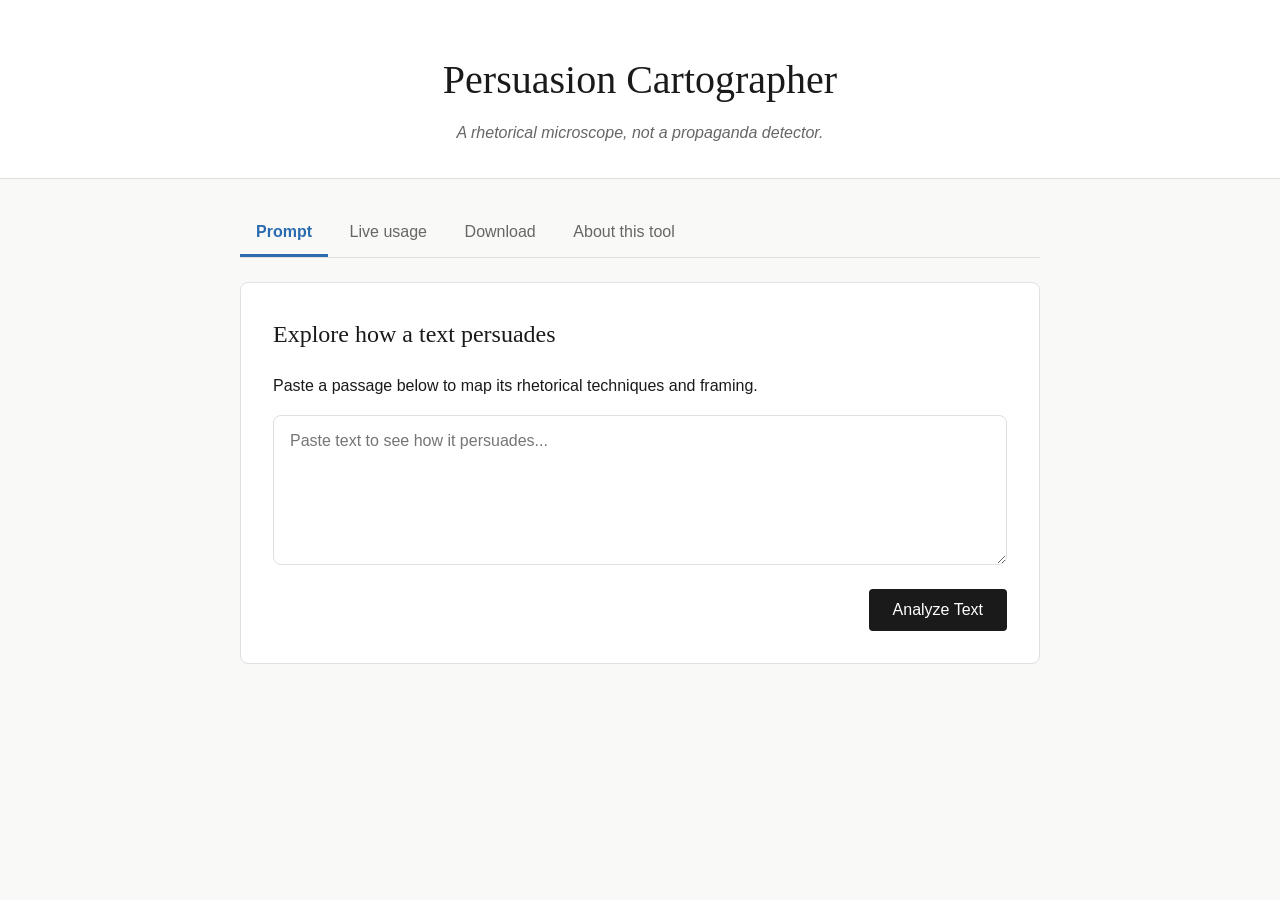
==== web/index.html @ e66ef3c9 "Testing new UI Updated extension instructions on frontend.  Rearranged tabs. Testing extension chang" ====
<!DOCTYPE html>
<html lang="en">
<head>
    <meta charset="UTF-8">
    <meta name="viewport" content="width=device-width, initial-scale=1.0">
    <title>Persuasion Cartographer</title>
    <link rel="stylesheet" href="style.css">
</head>
<body>
    <header>
        <h1>Persuasion Cartographer</h1>
        <p class="tagline">A rhetorical microscope, not a propaganda detector.</p>
    </header>

    <main>
        <nav class="tabs" role="tablist" aria-label="Persuasion Cartographer sections">
            <button class="tab-button" id="tab-prompt" type="button" role="tab" aria-selected="true" aria-controls="panel-prompt">Prompt</button>
            <button class="tab-button" id="tab-usage" type="button" role="tab" aria-selected="false" aria-controls="panel-usage" tabindex="-1">Live usage</button>
            <button class="tab-button" id="tab-download" type="button" role="tab" aria-selected="false" aria-controls="panel-download" tabindex="-1">Download</button>
            <button class="tab-button" id="tab-about" type="button" role="tab" aria-selected="false" aria-controls="panel-about" tabindex="-1">About this tool</button>
        </nav>

        <section class="tab-panel" id="panel-prompt" role="tabpanel" aria-labelledby="tab-prompt" tabindex="0">
            <div class="input-section">
                <h2>Explore how a text persuades</h2>
                <p>Paste a passage below to map its rhetorical techniques and framing.</p>
                <textarea id="text-input" placeholder="Paste text to see how it persuades..." maxlength="20000"></textarea>
                <div class="controls">
                    <button id="analyze-btn">Analyze Text</button>
                </div>
            </div>
            <section id="results-section" class="results-section hidden">
                <h2>Analysis</h2>
                <div id="confidence-badge"></div>
                <div id="abstain-message" class="hidden"></div>
                <div id="spans-container"></div>
                <div id="framing-container">
                    <h3>Framing Notes</h3>
                    <ul id="framing-list"></ul>
                </div>
                <p class="disclaimer">What this doesn't tell you: truth, intent, or morality.</p>
            </section>
        </section>

        <section class="tab-panel hidden" id="panel-usage" role="tabpanel" aria-labelledby="tab-usage" tabindex="0">
            <h2>Live usage counters</h2>
            <p>Counts since this API process started; they reset when it restarts.</p>
            <div id="metrics-display" aria-live="polite">Loading counters...</div>
            <p class="metrics-note">Abstentions are successful outcomes: the model may abstain when it sees no clear technique, or when satire, neutral reporting, quoted rhetoric, or insufficient context makes labeling misleading. Quotes that fail the exact-substring check are removed. These are operational counts, not accuracy scores.</p>
        </section>

        <section class="tab-panel hidden" id="panel-download" role="tabpanel" aria-labelledby="tab-download" tabindex="0">
            <div class="download-placeholder">
                <span class="eyebrow">Chromium browser extension</span>
                <h2>Take the cartographer with you</h2>
                <p>Analyze selected webpage text from the right-click menu, or open the popup and paste text. The extension uses the browser's plain-text selection; it doesn't capture images.</p>
                <a class="download-button" href="/downloads/persuasion-cartographer-extension.zip" download>Download extension (.zip)</a>
                <div class="setup-guide">
                    <h3>Install and connect</h3>
                    <ol>
                        <li>Download and extract the ZIP file to a folder you can keep.</li>
                        <li>Open your browser's extensions page (for example, <code>chrome://extensions</code> in Chrome, Edge, or Brave) and turn on <strong>Developer mode</strong>.</li>
                        <li>Choose <strong>Load unpacked</strong> and select the extracted <code>extension</code> folder.</li>
                        <li>Click the gear icon in the top-right of the extension popup to open <strong>Configure API endpoint</strong>. Enter the full HTTPS URL for your deployment, ending in <code>/analyze</code> (for example, <code>https://your-domain.example/analyze</code>), then grant access to that host. HTTP is supported only for localhost development.</li>
                        <li>Select webpage text and right-click <strong>Analyze Rhetoric</strong>. The popup opens with the selection ready. You can also open the popup directly and paste text.</li>
                    </ol>
                    <p>Requires a Chromium-based browser version 127 or later. Tested explicitly on Microsoft Edge. If the browser was open during installation or an update, reload the extension from its extensions page. Browser restrictions may prevent it from working on internal or store pages; paste text into the popup on those pages.</p>
                    <p>Only selected text is sent for analysis, and context-menu selection is held temporarily in browser session storage until the popup reads it.</p>
                </div>
            </div>
        </section>

        <section class="tab-panel hidden" id="panel-about" role="tabpanel" aria-labelledby="tab-about" tabindex="0">
            <h2>About this tool's perspective</h2>
            <p>This tool is not neutral. It was built to make persuasion visible, not to decide what is true. No neutrality doesn't mean all claims are equal; it means the choice of which claims to compare is itself a rhetorical act, and this tool says so out loud.</p>
            <p>It does not assess factual accuracy, authorial intent, or moral character. It does not label anything "propaganda." It quotes, names techniques, and explains how they work.</p>
            <p>Abstention is a valid result. The tool may abstain when it finds no clear technique, when context makes labeling misleading, or when it cannot ground a claim in an exact quote.</p>
            <p>Use this map as a starting point for your own reading, not as a conclusion.</p>
        </section>
    </main>

    <script src="app.js?v=4"></script>
</body>
</html>
---- web/style.css ----
:root {
    --bg: #f9f9f8;
    --text: #1a1a1a;
    --muted: #666;
    --border: #e0e0e0;
    --accent: #2b6cb0;
    --accent-light: #ebf4ff;
    --paper: #ffffff;
}
body {
    font-family: -apple-system, BlinkMacSystemFont, "Segoe UI", Roboto, Helvetica, Arial, sans-serif;
    background-color: var(--bg);
    color: var(--text);
    line-height: 1.6;
    margin: 0;
    padding: 0;
}
header {
    text-align: center;
    padding: 3rem 1rem 2rem;
    border-bottom: 1px solid var(--border);
    background: var(--paper);
}
h1, h2, h3 {
    font-family: Georgia, Cambria, "Times New Roman", Times, serif;
    font-weight: normal;
}
h1 { margin: 0 0 0.5rem; font-size: 2.5rem; }
.tagline { color: var(--muted); font-style: italic; margin: 0; }
main {
    max-width: 800px;
    margin: 0 auto;
    padding: 2rem 1rem;
}
textarea {
    width: 100%;
    height: 150px;
    padding: 1rem;
    border: 1px solid var(--border);
    border-radius: 8px;
    font-family: inherit;
    font-size: 1rem;
    resize: vertical;
    box-sizing: border-box;
}
.controls { margin-top: 1rem; text-align: right; }
button {
    background: var(--text);
    color: var(--paper);
    border: none;
    padding: 0.75rem 1.5rem;
    font-size: 1rem;
    border-radius: 4px;
    cursor: pointer;
}
button:hover { background: #333; }
button:disabled { background: var(--muted); cursor: not-allowed; }
.hidden { display: none !important; }
section {
    background: var(--paper);
    border: 1px solid var(--border);
    border-radius: 8px;
    padding: 2rem;
    margin-bottom: 2rem;
}
.tabs {
    display: flex;
    gap: 0.35rem;
    overflow-x: auto;
    border-bottom: 1px solid var(--border);
    margin-bottom: 1.5rem;
}
.tab-button {
    flex: 0 0 auto;
    background: transparent;
    color: var(--muted);
    border: 0;
    border-bottom: 3px solid transparent;
    border-radius: 6px 6px 0 0;
    padding: 0.8rem 1rem;
}
.tab-button:hover { background: var(--accent-light); color: var(--accent); }
.tab-button[aria-selected="true"] {
    color: var(--accent);
    border-bottom-color: var(--accent);
    font-weight: 600;
}
.tab-panel { min-height: 260px; }
.tab-panel[role="tabpanel"]:focus { outline: 2px solid var(--accent); outline-offset: 3px; }
.input-section { padding: 0; margin: 0; border: 0; }
.input-section h2 { margin-top: 0; }
.results-section { margin: 2rem 0 0; }
.download-placeholder {
    max-width: 680px;
    margin: 1rem auto;
    padding: 2rem;
    background: var(--bg);
    border: 1px solid var(--border);
    border-radius: 8px;
}
.eyebrow { color: var(--accent); font-size: 0.8rem; font-weight: 700; letter-spacing: 0.08em; text-transform: uppercase; }
.download-button { display: inline-block; margin: 0.5rem 0 1rem; padding: 0.75rem 1.1rem; border-radius: 5px; background: var(--accent); color: white; font-weight: 600; text-decoration: none; }
.download-button:hover { background: #1f5289; }
.setup-guide { margin-top: 1.25rem; padding-top: 1.25rem; border-top: 1px solid var(--border); }
.setup-guide h3 { margin-top: 0; }
.setup-guide li { margin: 0.55rem 0; padding-left: 0.2rem; }
.setup-guide code { padding: 0.1rem 0.3rem; border-radius: 3px; background: white; }
.technique-card {
    margin-bottom: 1.5rem;
    padding-bottom: 1.5rem;
    border-bottom: 1px solid var(--border);
}
.technique-card:last-child { border-bottom: none; margin-bottom: 0; padding-bottom: 0; }
.technique-label {
    display: inline-block;
    background: var(--accent-light);
    color: var(--accent);
    padding: 0.25rem 0.5rem;
    border-radius: 4px;
    font-size: 0.875rem;
    font-weight: bold;
    margin-bottom: 0.5rem;
    text-transform: capitalize;
}
blockquote {
    font-family: Georgia, serif;
    font-size: 1.1rem;
    margin: 0 0 1rem;
    padding-left: 1rem;
    border-left: 3px solid var(--accent);
}
mark {
    background-color: var(--accent-light);
    color: inherit;
    padding: 0 2px;
}
.explanation { color: var(--muted); font-size: 0.95rem; margin: 0; }
.disclaimer { margin-top: 2rem; font-size: 0.875rem; color: var(--muted); text-align: center; font-style: italic; }
#abstain-message {
    background: var(--bg);
    border: 1px solid var(--border);
    padding: 1.5rem;
    border-radius: 8px;
    margin-bottom: 1.5rem;
}
#metrics-display { display: flex; flex-wrap: wrap; gap: 1rem; }
.metric { flex: 1 1 140px; background: var(--bg); padding: 1rem; border-radius: 6px; }
.metric strong, .metric span { display: block; }
.metric strong { font-size: 1.5rem; }
.metric span, .metrics-note { color: var(--muted); font-size: 0.9rem; }
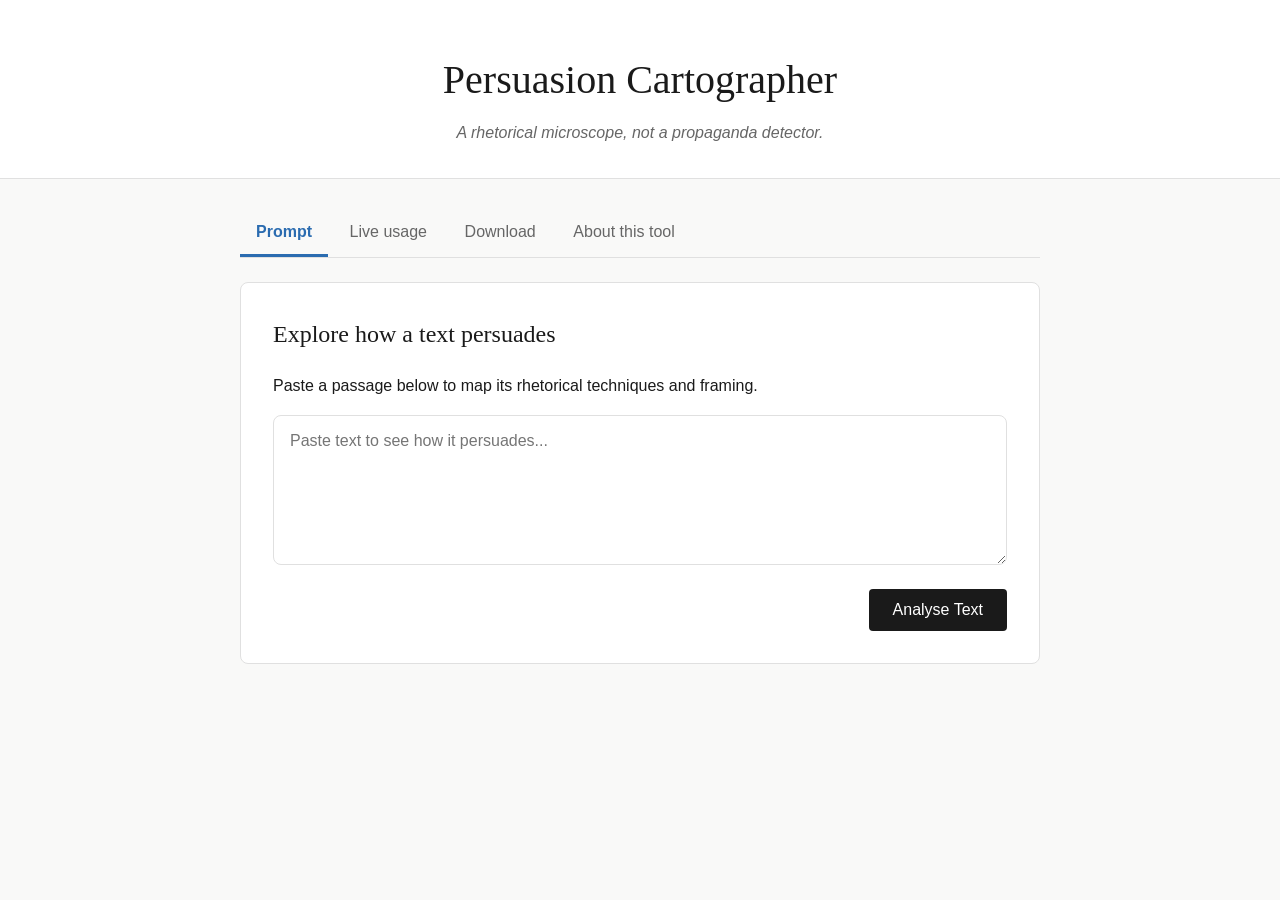
==== commit 4e2ab554: "Updated prompt and schema to detect coded language and allow better quote analysis" ====
--- a/web/index.html
+++ b/web/index.html
@@ -26,7 +26,7 @@
                 <p>Paste a passage below to map its rhetorical techniques and framing.</p>
                 <textarea id="text-input" placeholder="Paste text to see how it persuades..." maxlength="20000"></textarea>
                 <div class="controls">
-                    <button id="analyze-btn">Analyze Text</button>
+                    <button id="analyze-btn">Analyse Text</button>
                 </div>
             </div>
             <section id="results-section" class="results-section hidden">
@@ -46,14 +46,14 @@
             <h2>Live usage counters</h2>
             <p>Counts since this API process started; they reset when it restarts.</p>
             <div id="metrics-display" aria-live="polite">Loading counters...</div>
-            <p class="metrics-note">Abstentions are successful outcomes: the model may abstain when it sees no clear technique, or when satire, neutral reporting, quoted rhetoric, or insufficient context makes labeling misleading. Quotes that fail the exact-substring check are removed. These are operational counts, not accuracy scores.</p>
+            <p class="metrics-note">Abstentions are successful outcomes: the model may abstain when it sees no clear technique, or when satire, neutral reporting, quoted rhetoric, or insufficient context makes labelling misleading. Quotes that fail the exact-substring check are removed. These are operational counts, not accuracy scores.</p>
         </section>
 
         <section class="tab-panel hidden" id="panel-download" role="tabpanel" aria-labelledby="tab-download" tabindex="0">
             <div class="download-placeholder">
                 <span class="eyebrow">Chromium browser extension</span>
                 <h2>Take the cartographer with you</h2>
-                <p>Analyze selected webpage text from the right-click menu, or open the popup and paste text. The extension uses the browser's plain-text selection; it doesn't capture images.</p>
+                <p>Analyse selected webpage text from the right-click menu, or open the popup and paste text. The extension uses the browser's plain-text selection; it doesn't capture images.</p>
                 <a class="download-button" href="/downloads/persuasion-cartographer-extension.zip" download>Download extension (.zip)</a>
                 <div class="setup-guide">
                     <h3>Install and connect</h3>
@@ -62,7 +62,7 @@
                         <li>Open your browser's extensions page (for example, <code>chrome://extensions</code> in Chrome, Edge, or Brave) and turn on <strong>Developer mode</strong>.</li>
                         <li>Choose <strong>Load unpacked</strong> and select the extracted <code>extension</code> folder.</li>
                         <li>Click the gear icon in the top-right of the extension popup to open <strong>Configure API endpoint</strong>. Enter the full HTTPS URL for your deployment, ending in <code>/analyze</code> (for example, <code>https://your-domain.example/analyze</code>), then grant access to that host. HTTP is supported only for localhost development.</li>
-                        <li>Select webpage text and right-click <strong>Analyze Rhetoric</strong>. The popup opens with the selection ready. You can also open the popup directly and paste text.</li>
+                        <li>Select webpage text and right-click <strong>Analyse Rhetoric</strong>. The popup opens with the selection ready. You can also open the popup directly and paste text.</li>
                     </ol>
                     <p>Requires a Chromium-based browser version 127 or later. Tested explicitly on Microsoft Edge. If the browser was open during installation or an update, reload the extension from its extensions page. Browser restrictions may prevent it from working on internal or store pages; paste text into the popup on those pages.</p>
                     <p>Only selected text is sent for analysis, and context-menu selection is held temporarily in browser session storage until the popup reads it.</p>
@@ -74,7 +74,7 @@
             <h2>About this tool's perspective</h2>
             <p>This tool is not neutral. It was built to make persuasion visible, not to decide what is true. No neutrality doesn't mean all claims are equal; it means the choice of which claims to compare is itself a rhetorical act, and this tool says so out loud.</p>
             <p>It does not assess factual accuracy, authorial intent, or moral character. It does not label anything "propaganda." It quotes, names techniques, and explains how they work.</p>
-            <p>Abstention is a valid result. The tool may abstain when it finds no clear technique, when context makes labeling misleading, or when it cannot ground a claim in an exact quote.</p>
+            <p>Abstention is a valid result. The tool may abstain when it finds no clear technique, when context makes labelling misleading, or when it cannot ground a claim in an exact quote.</p>
             <p>Use this map as a starting point for your own reading, not as a conclusion.</p>
         </section>
     </main>
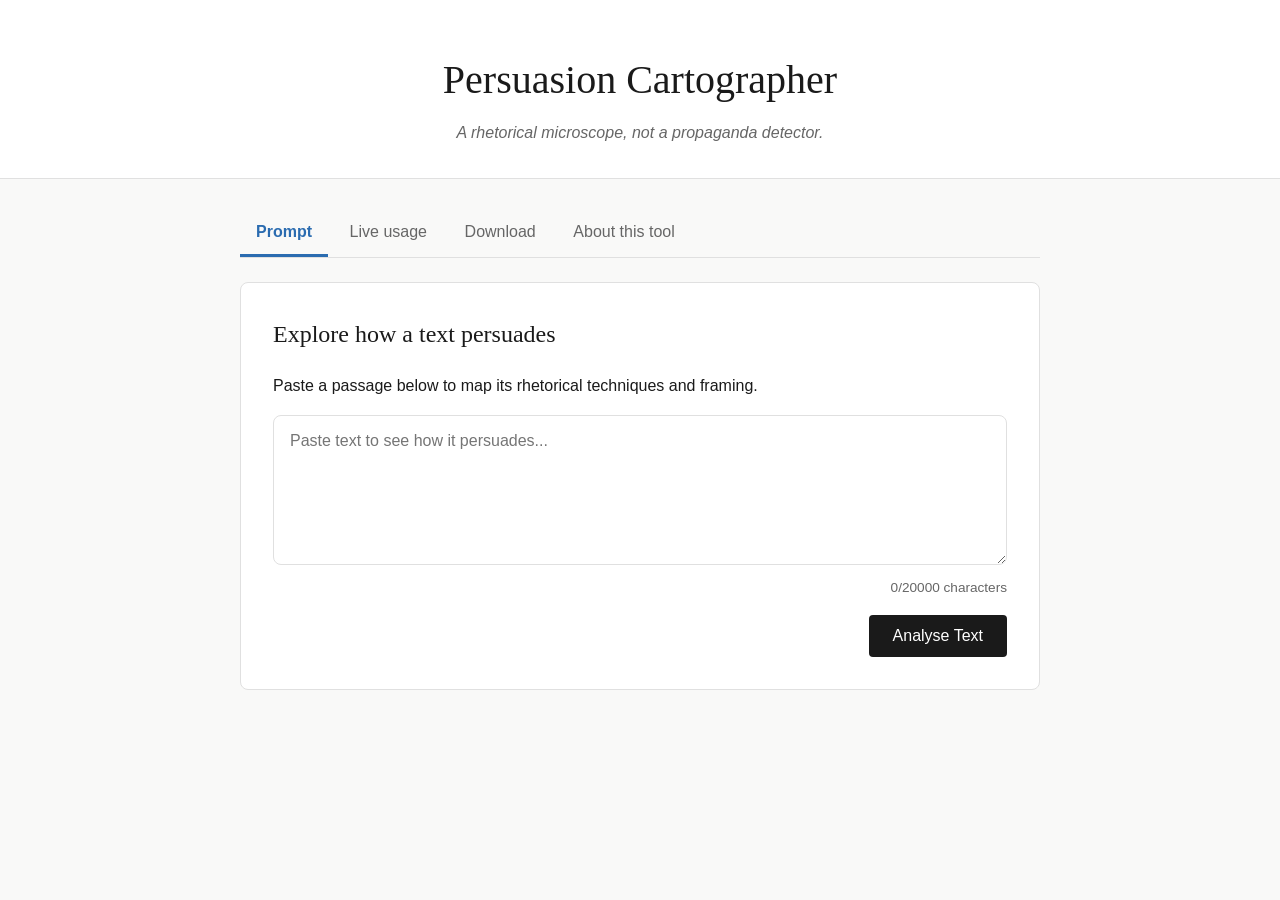
==== commit 522d1a66: "Added character count for inputs" ====
--- a/web/index.html
+++ b/web/index.html
@@ -24,7 +24,8 @@
             <div class="input-section">
                 <h2>Explore how a text persuades</h2>
                 <p>Paste a passage below to map its rhetorical techniques and framing.</p>
-                <textarea id="text-input" placeholder="Paste text to see how it persuades..." maxlength="20000"></textarea>
+                <textarea id="text-input" placeholder="Paste text to see how it persuades..." maxlength="20000" aria-describedby="character-count"></textarea>
+                <output id="character-count" class="character-count" for="text-input">0/20000 characters</output>
                 <div class="controls">
                     <button id="analyze-btn">Analyse Text</button>
                 </div>
@@ -46,7 +47,10 @@
             <h2>Live usage counters</h2>
             <p>Counts since this API process started; they reset when it restarts.</p>
             <div id="metrics-display" aria-live="polite">Loading counters...</div>
-            <p class="metrics-note">Abstentions are successful outcomes: the model may abstain when it sees no clear technique, or when satire, neutral reporting, quoted rhetoric, or insufficient context makes labelling misleading. Quotes that fail the exact-substring check are removed. These are operational counts, not accuracy scores.</p>
+            <h3>Most flagged techniques</h3>
+            <ol id="misattribution-ranking"><li>Loading feedback...</li></ol>
+            <p class="metrics-note">Abstention is based on substance, not length alone: a very short standalone preference such as “I don't like apples” has no reasoning or rhetorical framing to map. A text is also marked as abstained when analysis finds no technique supported by an exact quote. Longer texts/pieces such as satire, copypastas, objective news reporting, and quoted rhetoric are still examined; if no clear technique is found, they abstain rather than receive a forced label. Quotes that fail the exact-substring check are removed. These are operational counts, not accuracy scores.</p>
+            <p class="metrics-note">Technique flags are user-submitted feedback, not verified errors. Counts reset when the API process restarts.</p>
         </section>
 
         <section class="tab-panel hidden" id="panel-download" role="tabpanel" aria-labelledby="tab-download" tabindex="0">
@@ -72,13 +76,15 @@
 
         <section class="tab-panel hidden" id="panel-about" role="tabpanel" aria-labelledby="tab-about" tabindex="0">
             <h2>About this tool's perspective</h2>
-            <p>This tool is not neutral. It was built to make persuasion visible, not to decide what is true. No neutrality doesn't mean all claims are equal; it means the choice of which claims to compare is itself a rhetorical act, and this tool says so out loud.</p>
-            <p>It does not assess factual accuracy, authorial intent, or moral character. It does not label anything "propaganda." It quotes, names techniques, and explains how they work.</p>
-            <p>Abstention is a valid result. The tool may abstain when it finds no clear technique, when context makes labelling misleading, or when it cannot ground a claim in an exact quote.</p>
-            <p>Use this map as a starting point for your own reading, not as a conclusion.</p>
+            <p>This tool is explicitly not "neutral." We reject the centrist myth that "balance" means treating all claims as equally valid—a framing that often functions to manufacture consent for the status quo. Instead, this tool makes the machinery of persuasion visible, exposing how language is used to shape public perception and protect institutional power.</p>
+            <p>It does not assess factual accuracy, nor does it judge moral character. It does not explicitly label anything "propaganda." Instead, it isolates the exact evidence, names the technique, and explains the mechanism, handing the tools of critical analysis back to the reader.</p>
+            <h3>Why we analyse jokes</h3>
+            <p>We prioritise recall over precision. When a rhetorical technique can be grounded in an exact quote, we show it, even in jokes. We do not decide whether the rhetoric is serious; readers bring that context themselves.</p>
+            <p>Abstention is reserved for text too thin, garbled, or context-free to examine; proposed techniques without an exact supporting quote; and purely literal text with no persuasive framing. This makes the tool an educational mirror: it shows the rhetorical mechanics and leaves the interpretation to you.</p>
+            <p>Use this map as a starting point for your own structural critique, not as a conclusion.</p>
         </section>
     </main>
 
-    <script src="app.js?v=4"></script>
+    <script src="app.js?v=7"></script>
 </body>
 </html>
--- a/web/style.css
+++ b/web/style.css
@@ -43,6 +43,15 @@
     resize: vertical;
     box-sizing: border-box;
 }
+.character-count {
+    display: block;
+    margin-top: 0.3rem;
+    color: var(--muted);
+    font-size: 0.85rem;
+    text-align: right;
+    font-variant-numeric: tabular-nums;
+}
+.character-count.at-limit { color: #a12622; }
 .controls { margin-top: 1rem; text-align: right; }
 button {
     background: var(--text);
@@ -111,6 +120,7 @@
     border-bottom: 1px solid var(--border);
 }
 .technique-card:last-child { border-bottom: none; margin-bottom: 0; padding-bottom: 0; }
+.technique-heading { display: flex; align-items: flex-start; justify-content: space-between; gap: 0.75rem; }
 .technique-label {
     display: inline-block;
     background: var(--accent-light);
@@ -122,6 +132,11 @@
     margin-bottom: 0.5rem;
     text-transform: capitalize;
 }
+.flag-button { flex: 0 0 auto; background: transparent; color: var(--muted); border: 1px solid var(--border); padding: 0.25rem 0.55rem; font-size: 0.8rem; }
+.flag-button:hover { background: var(--accent-light); color: var(--accent); }
+.flag-button:disabled { background: transparent; cursor: default; }
+.flag-button.flagged { color: #23623c; border-color: #b9d6c3; }
+.flag-button.flag-error { color: #a12622; }
 blockquote {
     font-family: Georgia, serif;
     font-size: 1.1rem;
